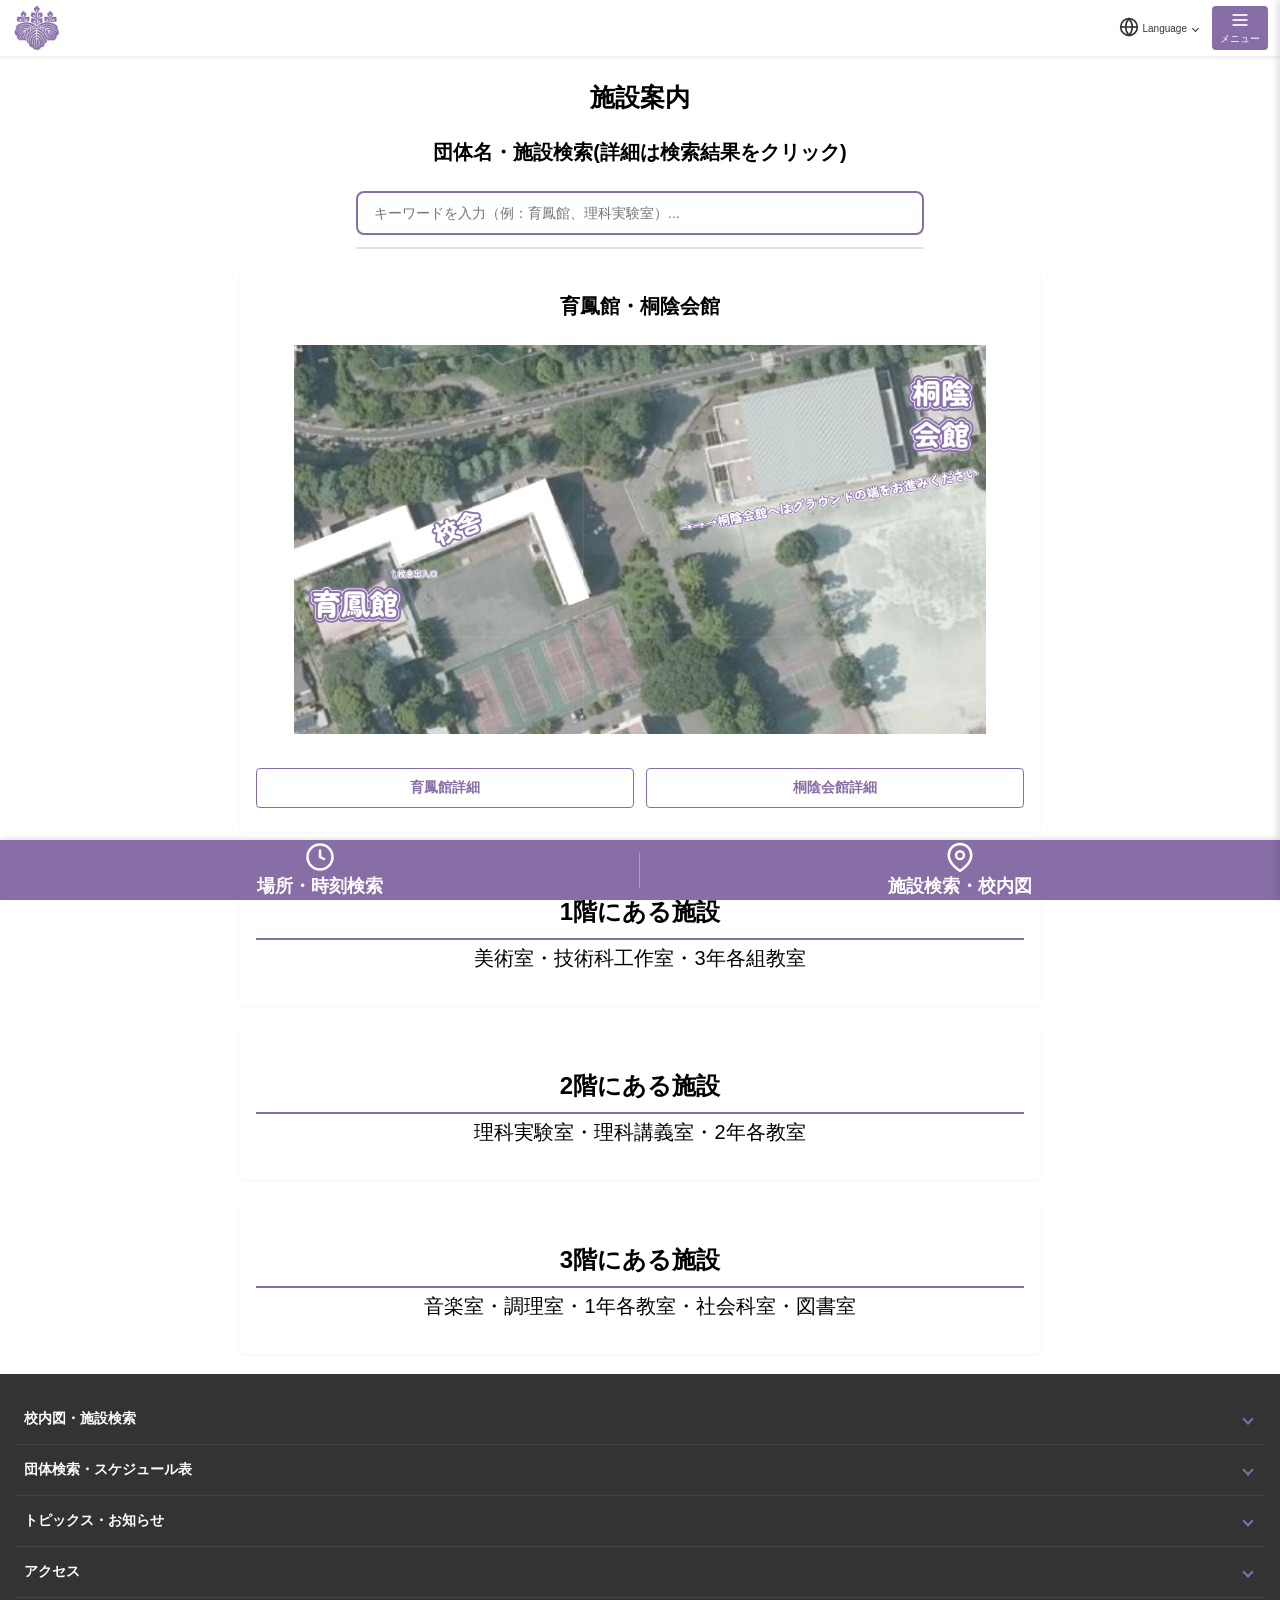
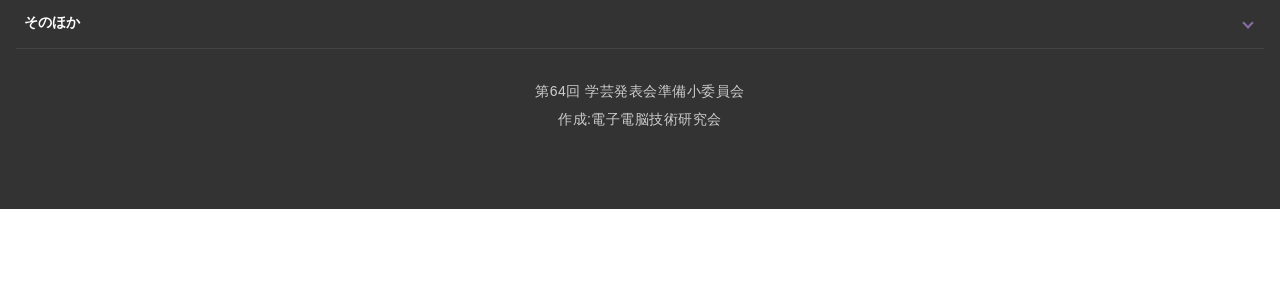
==== facility/index.html @ 23e03650 "初回コミット" ====
<!DOCTYPE html>
<html lang="ja">
<head>
  <meta charset="UTF-8">
  <meta name="viewport" content="width=device-width, initial-scale=1.0">
  <title>第64回 学芸発表会</title>
  <link rel="stylesheet" href="style.css">
  <link rel="icon" href="icon_Nobackground.png">
</head>
<body>
  <header class="top-bar">
    <div class="header-logo">
      <a href="#">
        <img src="icon_Nobackground.png" alt="ロゴ" class="logo-img">
      </a>
    </div>
<div class="header-nav">    
<div class="header-item lang-dropdown">
    <button type="button" class="lang-btn" id="lang-btn">
      <svg class="header-icon" viewBox="0 0 24 24" fill="none" stroke="currentColor" stroke-width="2">
        <circle cx="12" cy="12" r="10"></circle>
        <line x1="2" y1="12" x2="22" y2="12"></line>
        <path d="M12 2a15.3 15.3 0 0 1 4 10 15.3 15.3 0 0 1-4 10 15.3 15.3 0 0 1-4-10 15.3 15.3 0 0 1 4-10z"></path>
      </svg>
      <span>Language</span>
      <span class="arrow-icon"></span>
    </button>

    <!-- 言語ページの外部リンク（メニュー） -->
    <ul class="lang-menu">
      <li><a href="index.html" class="active">日本語</a></li>
      <li><a href="index-en.html">English</a></li>
      <li><a href="index-zh.html">中文（簡体字）</a></li>
      <li><a href="index-tw.html">中文（繁体字）</a></li>
      <li><a href="index-ko.html">한국어</a></li>
    </ul>
  </div>

      <button class="header-item menu-btn" id="menuBtn">
        <svg class="header-icon" viewBox="0 0 24 24" fill="none" stroke="currentColor" stroke-width="2">
          <line x1="3" y1="6" x2="21" y2="6"></line>
          <line x1="3" y1="12" x2="21" y2="12"></line>
          <line x1="3" y1="18" x2="21" y2="18"></line>
        </svg>
        <span>メニュー</span>
      </button>
    </div>
  </header>
  <div class="menu-overlay" id="menuOverlay"></div>

  <nav class="drawer-menu" id="drawerMenu">
    <div class="drawer-header">
      <span>メニュー</span>
      <button class="close-btn" id="closeBtn">&times;</button>
    </div>
    <ul class="drawer-list">
      <li><a href="#">ホーム</a></li>
      <li><a href="#">校内図</a></li>
      <li><a href="#">施設案内</a></li>
      <li><a href="#">団体・スケジュール検索</a></li>
      <li><a href="#">トピックス・お知らせ</a></li>
      <li><a href="#">アクセス</a></li>
      <li><a href="#">皆様へのお願い</a></li>
      <li><a href="#">お問い合わせ</a></li>
      <li><a href="#">作成:電子電脳技術研究会</a></li>
    </ul>
  </nav>
<div class="schedulenoticea">施設案内</div>
<div class="schedulenoticeb">団体名・施設検索(詳細は検索結果をクリック)</div>
<div class="search-container">
  <input type="text" id="search-input" class="search-input" placeholder="キーワードを入力（例：育鳳館、理科実験室）...">
  
  <!-- 検索結果がここに動的生成されます -->
  <ul id="search-results" class="search-list"></ul>
  <p id="no-results" class="no-results" style="display: none;">該当する項目が見つかりません</p>
</div>

<!-- 外部データと検索処理スクリプトを読み込み -->
  <main class="content">
<div class="card fade-in-target">
  <p class="schedule">育鳳館・桐陰会館</p>
  <img class="schedulepicture" src="育鳳館_桐陰会館案内写真.png">
    <div class="card-buttons">
      <a href="#" class="btn-outline2">育鳳館詳細</a>
      <a href="#" class="btn-outline2">桐陰会館詳細</a>
    </div>
</div>
        <div class="card">
          <h2 class="topics">1階にある施設</h2>
          <hr class="sikiri">
          <a class="topicevery">美術室・技術科工作室・3年各組教室</a>
        </div>
        <div class="card">
          <h2 class="topics">2階にある施設</h2>
          <hr class="sikiri">
          <a class="topicevery">理科実験室・理科講義室・2年各教室</a>
        </div>
        <div class="card">
          <h2 class="topics">3階にある施設</h2>
          <hr class="sikiri">
          <a class="topicevery">音楽室・調理室・1年各教室・社会科室・図書室</a>
        </div>
  <footer class="site-footer">
    
    <!-- ★ ここから追加：フッターアコーディオン -->
    <div class="footer-accordion">
      
      <!-- メニュー項目 1 -->
      <div class="accordion-item">
        <button class="accordion-btn">
          <span>校内図・施設検索</span>
          <span class="arrow"></span>
        </button>
        <div class="accordion-content">
          <ul>
            <li><a href="#">校内施設検索</a></li>
            <li><a href="#">構内図</a></li>
            <li><a href="#">迷ったら</a></li>
          </ul>
        </div>
      </div>

      <!-- メニュー項目 2 -->
      <div class="accordion-item">
        <button class="accordion-btn">
          <span>団体検索・スケジュール表</span>
          <span class="arrow"></span>
        </button>
        <div class="accordion-content">
          <ul>
            <li><a href="#">団体を探す</a></li>
            <li><a href="#">スケジュール表・スケジュール検索</a></li>
            <li><a href="#">おすすめの団体を探す</a></li>
          </ul>
        </div>
      </div>

      <!-- メニュー項目 3 -->
      <div class="accordion-item">
        <button class="accordion-btn">
          <span>トピックス・お知らせ</span>
          <span class="arrow"></span>
        </button>
        <div class="accordion-content">
          <ul>
            <li><a href="#">外来の皆様へのお願い</a></li>
            <li><a href="#">皆様へのお知らせ</a></li>
            <li><a href="#">在校生向け</a></li>
          </ul>
        </div>
      </div>

      <!-- メニュー項目 4 -->
      <div class="accordion-item">
        <button class="accordion-btn">
          <span>アクセス</span>
          <span class="arrow"></span>
        </button>
        <div class="accordion-content">
          <ul>
            <li><a href="#">地下鉄(東京メトロ)ご利用の皆様</a></li>
            <li><a href="#">バス、そのほか徒歩などご利用の皆様</a></li>
          </ul>
        </div>
      </div>

      <!-- メニュー項目 5 -->
      <div class="accordion-item">
        <button class="accordion-btn">
          <span>そのほか</span>
          <span class="arrow"></span>
        </button>
        <div class="accordion-content">
          <ul>
            <li><a href="#">本校について</a></li>
            <li><a href="#">そのほかご案内</a></li>
          </ul>
        </div>
      </div>
    </div>

    <!-- 既存のクレジット表記 -->
    <div class="footer-inner">
      <p class="copyright">第64回 学芸発表会準備小委員会</p>
    </div>
    <div class="footer-inner">
      <a href="#"class="copyright">作成:電子電脳技術研究会</a>
    </div>

  </footer>

  <nav class="bottom-nav">
    <a href="#" class="bottom-nav-item">
      <svg class="nav-icon" viewBox="0 0 24 24" fill="none" stroke="currentColor" stroke-width="2">
        <circle cx="12" cy="12" r="10"></circle>
        <polyline points="12 6 12 12 16 14"></polyline>
      </svg>
      <span>場所・時刻検索</span>
    </a>

    <a href="#" class="bottom-nav-item">
            <svg class="nav-icon" viewBox="0 0 24 24" fill="none" stroke="currentColor" stroke-width="2" stroke-linecap="round" stroke-linejoin="round">
  <path d="M21 10.5c0 7.35-9 12.6-9 12.6s-9-5.25-9-12.6a9 9 0 0 1 18 0z"></path>
  <circle cx="12" cy="10.5" r="3.15"></circle>
</svg>
      <span>施設検索・校内図</span>
    </a>
  </nav>
<script src="data.js"></script>
<script src="search-data.js"></script>
</body>
</html>
---- facility/style.css ----
/* リセット・共通設定 */
* {
  box-sizing: border-box;
  margin: 0;
  padding: 0;
}
.p{
  margin: 0;
}

.schedulenotice{
  font-family: sans-serif;
  font-weight: bold;
  font-size: 20px;
  margin-bottom: 25px;
  text-align: center;
}

.schedulenoticea{
  font-family: sans-serif;
  font-weight: bold;
  font-size: 25px;
  margin-bottom: 25px;
  text-align: center;
  margin-top: 25px; 
}
.schedulenoticeb{
  font-family: sans-serif;
  font-weight: bold;
  font-size: 20px;
  margin-bottom: 25px;
  text-align: center;
  margin-top: 25px; 
}

body {
  font-family: sans-serif;
  /* フッター固定分、コンテンツ領域の下部に余白を確保 */
  padding-bottom: 80px;
  padding-top: 56px 
}

.top-bar {
  position: fixed;
  top: 0;
  left: 0;
  width: 100%;
  height: 56px;
  background-color: #ffffff;
  display: flex;
  align-items: center;
  justify-content: space-between;
  padding: 0 12px;
  box-shadow: 0 1px 4px rgba(0, 0, 0, 0.1);
  z-index: 1000;
}

/* ロゴエリア */
.header-logo a {
  display: flex;
  align-items: center;
}

.logo-img {
  height: 50px;      /* ヘッダーの高さ(56px)に合わせて高さを調整 */
  width: auto;       /* 横幅は自動計算で比率を維持 */
  display: block;
  object-fit: contain;
}

/* 右側ナビゲーションエリア */
.header-nav {
  display: flex;
  align-items: center;
  gap: 8px;
}

.header-item {
  display: flex;
  flex-direction: column;
  align-items: center;
  justify-content: center;
  text-decoration: none;
  background: none;
  border: none;
  color: #333333;
  font-size: 10px;
  cursor: pointer;
  padding: 4px 6px;
}

/* メニューボタン（赤背景にする場合） */
.menu-btn {
  background-color: #876ea7;
  color: #ffffff;
  border-radius: 4px;
  padding: 4px 8px;
}

.header-icon {
  width: 20px;
  height: 20px;
  margin-bottom: 2px;
}
/* -----------------------------------
 * 下部固定ナビゲーションのスタイル
 * ----------------------------------- */
.bottom-nav {
  position: fixed;
  bottom: 0;
  left: 0;
  width: 100%;
  height: 60px;
  display: flex;
  background-color: #876ea7; /* メインカラー（必要に応じて変更してください） */
  z-index: 1000;
  box-shadow: 0 -2px 5px rgba(0, 0, 0, 0.1);
  
  /* iPhoneのホームバー（Safe Area）対策 */
  padding-bottom: env(safe-area-inset-bottom);
  margin: 0;
}

.bottom-nav-item {
  flex: 1; /* 2つのボタンを等幅（50%ずつ）に設定 */
  display: flex;
  flex-direction: column;
  align-items: center;
  justify-content: center;
  color: #ffffff;
  text-decoration: none;
  font-size: 18px;
  font-weight: bold;
  position: relative;
  transition: background-color 0.2s ease;
}

/* ボタン同士の区切り線（右側に配置） */
.bottom-nav-item:not(:last-child)::after {
  content: "";
  position: absolute;
  right: 0;
  top: 20%;
  height: 60%;
  width: 1px;
  background-color: rgba(255, 255, 255, 0.3);
}

/* タップ時のフィードバック効果 */
.bottom-nav-item:active {
  background-color: rgba(0, 0, 0, 0.15);
}

/* アイコンサイズ設定 */
.nav-icon {
  width: 30px;
  height: 30px;
  margin-bottom: 2px;
}

.slideshow-container {
  position: relative;
  max-width: 800px;
  overflow: hidden;
  margin: auto;
  margin-bottom: 0px;
}

.slide {
  display: none;
  width: 100%;
}

.slide img {
  width: 100%;
  height: auto;
  display: block;
}

.fade {
  animation: fadeEffect 0.8s ease-in-out;
}

@keyframes fadeEffect {
  from { opacity: 0.4; }
  to { opacity: 1; }
}

/* 左右ボタン */
.prev, .next {
  cursor: pointer;
  position: absolute;
  top: 50%;
  transform: translateY(-50%);
  width: auto;
  padding: 12px 16px;
  color: #fff;
  font-weight: bold;
  font-size: 18px;
  user-select: none;
  background-color: rgba(0, 0, 0, 0.4);
  transition: background-color 0.3s;
  z-index: 10;
}

.next {
  right: 0;
  border-radius: 3px 0 0 3px;
}

.prev {
  left: 0;
  border-radius: 0 3px 3px 0;
}

.prev:hover, .next:hover {
  background-color: rgba(0, 0, 0, 0.8);
}

/* ドットインジケーター設定 */
.dots-container {
  position: absolute;
  bottom: 12px;
  left: 50%;
  transform: translateX(-50%);
  display: flex;
  gap: 8px;
  z-index: 10;
}

.dot {
  cursor: pointer;
  height: 10px;
  width: 10px;
  background-color: rgba(255, 255, 255, 0.5);
  border-radius: 50%;
  display: inline-block;
  transition: background-color 0.3s ease;
}

.dot.active, .dot:hover {
  background-color: #ffffff;
}
/* -----------------------------------
 * 背景色とメインセクション
 * ----------------------------------- */
.main-section {
  background-color: #f5f4ed; /* 画像のような薄いベージュ背景 */
  padding: 30px 16px;       /* 上下左右の余白 */
  min-height: 100vh;
}

/* カテゴリヘッダー（丸アイコン＋タイトル） */
.category-header {
  text-align: center;
  margin-bottom: 20px;
}

.icon-circle {
  width: 50px;
  height: 50px;
  background-color: #876ea7; /* アイコンの赤背景 */
  border-radius: 50%;
  display: flex;
  align-items: center;
  justify-content: center;
  margin: 0 auto 10px;
  color: #ffffff;
}

.icon-circle svg {
  width: 28px;
  height: 28px;
  stroke: #ffffff;
}

.category-title {
  font-size: 16px;
  font-weight: bold;
  color: #333333;
}

/* -----------------------------------
 * 白いカードスタイル
 * ----------------------------------- */
.card {
  background-color: #ffffff;
  border-radius: 4px;
  padding: 24px 16px;
  max-width: 800px;
  margin: 0 auto 20px; /* 中央寄せ＆下のカードとの余白 */
  box-shadow: 0 1px 3px rgba(0, 0, 0, 0.05); /* かすかな影 */
  text-align: center;
}

.card-icon svg {
  width: 48px;
  height: 48px;
  margin-bottom: 8px;
}

.card-title {
  font-size: 16px;
  font-weight: bold;
  color: #333333;
  margin-bottom: 20px;
}

/* ボタン配置（横並び） */
.card-buttons {
  display: flex;
  gap: 12px;
  justify-content: center;
}

/* 赤枠のボタン */
.btn-outline {
  flex: 1;
  display: block;
  padding: 10px 0;
  border: 1px solid #876ea7;
  border-radius: 4px;
  color: #876ea7;
  text-decoration: none;
  font-size: 14px;
  font-weight: bold;
  background-color: #ffffff;
  transition: all 0.2s ease;
}

.btn-outline:active {
  background-color: #876ea7;
  color: #ffffff;
}
p{
  margin-bottom: 10px;
}
.topics{
  margin-top: 20px;
  margin-bottom: 10px;
  text-align: center;
}
/*トピックスの下の線*/
.sikiri{
  border: none;
  border-bottom: 2px solid #876ea7;
  margin: 5px 0 5px 0;
/*トピックスのニュース間の線*/
}
.partition{
  border: none;
  margin-top: 3px;
  margin-bottom: 3px;
  border-bottom: 1px solid #d8d7d7;
}
.card_nonecenter {
  background-color: #ffffff;
  border-radius: 4px;
  padding: 24px 16px;
  max-width: 800px;
  margin: 0 auto 20px; /* 中央寄せ＆下のカードとの余白 */
  box-shadow: 0 1px 3px rgba(0, 0, 0, 0.05); /* かすかな影 */
  text-align: center;
}
.topicp{
  font-size: 17px;
  text-align: left;
  justify-content: left;
  margin-left: 20px;
}
.topicpq{
  font-size: 17px;
  text-align: left;
  justify-content: left;
  margin-left: 20px;
  margin-bottom: 10px;
  font-weight: 500;
}.topicevery{
  justify-content: left;
  margin-bottom: 10px;;
  font-weight: 500;
  font-size: 20px;
}
a{
  display: block;
}
/* --- スクロールで表示させる要素の初期状態 --- */
.fade-in-target {
  opacity: 0;                   /* 最初は透明 */
  transform: translateY(30px);   /* ちょっと下に落としておく */
  transition: opacity 0.6s ease, transform 0.6s ease; /* 浮き上がる速度 */
}

.fade-in-target_murasaki {
  opacity: 0;                   /* 最初は透明 */
  transform: translateY(30px);   /* ちょっと下に落としておく */
  transition: opacity 0.6s ease, transform 0.6s ease; /* 浮き上がる速度 */
  background-color: #876ea7;
}

/* --- 画面に入った時にJSで付与するクラス --- */
.fade-in-target.is-show {
  opacity: 1;                   /* くっきり表示 */
  transform: translateY(0);      /* 元の位置に戻る */
}
body{
  padding-bottom:80px
  padding-top 56px;
}
.site-footer {
  background-color: #333333; /* ダークグレー背景（メインカラーに合わせて変更OK） */
  color: #ffffff;
  padding-top: 20px;
  padding-left: 16px;
  padding-right: 16px;
  padding-bottom: calc(80px + env(safe-area-inset-bottom));
  text-align: center;
  margin:0;
}

.copyright {
  margin: 0;
  font-size: 14px;
  color: #cccccc;
  letter-spacing: 0.5px;
  text-decoration: none;
}

.copyright2 {
  font-size: 15px;
  color: #cccccc;
  letter-spacing: 0.5px;
}
/* -----------------------------------
 * フッターアコーディオンのスタイル
 * ----------------------------------- */
.footer-accordion {
  width: 100%;
  margin-bottom: 24px;
  text-align: left;
}

.accordion-item {
  border-bottom: 1px solid #444444; /* 画像のような区切り線 */
}

/* ボタン部分 */
.accordion-btn {
  width: 100%;
  padding: 16px 8px;
  background: none;
  border: none;
  color: #ffffff;
  font-size: 14px;
  font-weight: bold;
  display: flex;
  justify-content: space-between;
  align-items: center;
  cursor: pointer;
}

/* 右側の赤矢印（∨） */
.accordion-btn .arrow {
  width: 8px;
  height: 8px;
  border-right: 2px solid #876ea7; /* 赤い矢印 */
  border-bottom: 2px solid #876ea7;
  transform: rotate(45deg);
  transition: transform 0.3s ease;
  margin-right: 4px;
}

/* アコーディオンが開いた時（矢印が上を向く） */
.accordion-item.is-open .arrow {
  transform: rotate(-135deg);
}

/* 開閉の中身（初期状態は非表示） */
.accordion-content {
  max-height: 0;
  overflow: hidden;
  transition: max-height 0.3s ease;
  background-color: #2a2a2a; /* 開いた時の少し濃い背景 */
}

.accordion-content ul {
  list-style: none;
  padding: 12px 16px;
}

.accordion-content li a {
  display: block;
  padding: 8px 0;
  color: #cccccc;
  text-decoration: none;
  font-size: 13px;
}

/* --- 開閉する中身のエリア --- */
.accordion-content {
  max-height: 0;
  overflow: hidden;
  transition: max-height 0.3s ease;
  background-color: #555555; /* 画像通りの少し明るいグレー背景 */
}

.accordion-content ul {
  list-style: none;
  padding: 0;
  margin: 0;
}

/* 各リスト項目の枠線 */
.accordion-content li {
  border-bottom: 1px solid #666666; /* 項目ごとの薄い区切り線 */
}

.accordion-content li:last-child {
  border-bottom: none; /* 一番下の線は消す */
}

/* リンクテキストと「>」アイコン */
.accordion-content li a {
  display: flex;
  align-items: center;
  padding: 14px 16px;
  color: #ffffff;
  text-decoration: none;
  font-size: 13px;
  font-weight: bold;
}

/* 左側の「>」矢印マーク */
.accordion-content li a::before {
  content: "";
  display: inline-block;
  width: 6px;
  height: 6px;
  border-right: 2px solid #ffffff;
  border-bottom: 2px solid #ffffff;
  transform: rotate(-45deg); /* 右向きの > に回転 */
  margin-right: 12px;
  flex-shrink: 0;
}

/* タップ時の背景色変化 */
.accordion-content li a:active {
  background-color: #444444;
}

/* クレジットとの間の位置調整 */
.footer-inner {
  padding-top: 10px;
}

/* -----------------------------------
 * ヘッダー言語切り替えドロップダウン
 * ----------------------------------- */
.lang-dropdown {
  position: relative;
  display: inline-block;
}

/* ボタン部分（元のaタグっぽく見せるスタイル） */
.lang-btn {
  background: none;
  border: none;
  padding: 0;
  color: inherit;
  font: inherit;
  cursor: pointer;
  display: flex;
  align-items: center;
  gap: 4px;
}

/* 小さな下矢印（∨）を追加 */
.lang-btn .arrow-icon {
  width: 5px;
  height: 5px;
  border-right: 1.5px solid currentColor;
  border-bottom: 1.5px solid currentColor;
  transform: rotate(45deg);
  margin-left: 2px;
  transition: transform 0.2s ease;
}

/* メニューが開いた時に矢印を上に向ける */
.lang-dropdown.is-open .arrow-icon {
  transform: rotate(-135deg);
}

/* 下にふわっと出るメニュー枠 */
.lang-menu {
  display: none;
  position: absolute;
  top: 100%;
  right: 0;
  margin-top: 8px;
  background-color: #ffffff;
  border: 1px solid #e0e0e0;
  border-radius: 8px;
  box-shadow: 0 4px 12px rgba(0, 0, 0, 0.15);
  list-style: none;
  padding: 6px 0;
  min-width: 130px;
  z-index: 1000;
}

/* is-openクラスがついたら表示 */
.lang-dropdown.is-open .lang-menu {
  display: block;
}

/* メニュー内のリンク */
.lang-menu li a {
  display: block;
  padding: 8px 16px;
  color: #333333;
  text-decoration: none;
  font-size: 13px;
  white-space: nowrap;
}

.lang-menu li a:hover {
  background-color: #f5f4ed;
}

/* 現在開いている言語の強調 */
.lang-menu li a.active {
  font-weight: bold;
  color: #876ea7;
}

/* -----------------------------------
 * ハンバーガー（ドロワー）メニュー
 * ----------------------------------- */

/* 1. 背景の暗がり（初期状態は非表示） */
.menu-overlay {
  position: fixed;
  top: 0;
  left: 0;
  width: 100%;
  height: 100%;
  background-color: rgba(0, 0, 0, 0.5);
  z-index: 2000; /* ヘッダーより上 */
  opacity: 0;
  visibility: hidden;
  transition: all 0.3s ease;
}

/* 2. スライドメニュー本体（初期状態は画面右側に隠す） */
.drawer-menu {
  position: fixed;
  top: 0;
  right: -280px; /* 横幅分だけ右に移動させて隠す */
  width: 280px;
  height: 100%;
  background-color: #ffffff;
  z-index: 2001; /* オーバーレイより上 */
  transition: right 0.3s ease;
  box-shadow: -2px 0 8px rgba(0, 0, 0, 0.15);
  display: flex;
  flex-direction: column;
}

/* 3. メニューが開いた時のスタイル（JSでopenが付与される） */
.menu-overlay.is-open {
  opacity: 1;
  visibility: visible;
}

.drawer-menu.is-open {
  right: 0; /* 画面内にスライドイン */
}

/* メニュー内部のパーツ */
.drawer-header {
  display: flex;
  justify-content: space-between;
  align-items: center;
  padding: 16px;
  background-color: #876ea7; /* テーマカラー */
  color: #ffffff;
  font-weight: bold;
}

.close-btn {
  background: none;
  border: none;
  color: #ffffff;
  font-size: 28px;
  cursor: pointer;
  line-height: 1;
}

.drawer-list {
  list-style: none;
  padding: 0;
  margin: 0;
  overflow-y: auto; /* 長くなったらスクロール */
}

.drawer-list li a {
  display: block;
  padding: 16px 20px;
  color: #333333;
  text-decoration: none;
  border-bottom: 1px solid #eee;
  font-weight: bold;
  font-size: 14px;
}

.drawer-list li a:active {
  background-color: #f5f5f5;
}

.schedule{
  font-family: sans-serif;
  font-weight: bold;
  font-size: 20px;
  margin-bottom: 25px;
}

.schedulepicture{
  width: 90%;
  margin-bottom: 30px;
}

.btn-outline2 {
  flex: 1;
  display: block;
  padding: 10px 0;
  border: 1px solid #876ea7;
  border-radius: 4px;
  color: #876ea7;
  text-decoration: none;
  font-size: 14px;
  font-weight: bold;
  background-color: #ffffff;
  transition: all 0.2s ease;
  width: 80%;
}

.main-section2{
  background-color: #f5f4ed; /* 画像のような薄いベージュ背景 */
  padding: 30px 16px;       /* 上下左右の余白 */
  min-height: 100vh;
}

/* -----------------------------------
 * お知らせ・お願いごとバナー枠（シンプル版）
 * ----------------------------------- */
.info-banner {
  display: flex;
  align-items: center;
  background-color: #fff5f2;     /* 薄いピンク系背景 */
  border: 1px solid #f9aaa1;     /* 薄い赤系の枠線 */
  border-radius: 8px;            /* ★全体の角丸を残す */           /* 左の帯も角丸に合わせてカット */
  max-width: 800px;
  margin: 20px auto;
  box-shadow: 0 1px 3px rgba(0, 0, 0, 0.05);
  margin-top: 0px;
}

/* 左側の帯（濃いサーモンピンク） */


/* 「i」アイコン */

/* 中央テキスト */
.info-banner-text {
  flex: 1;
  padding: 14px 18px;
  font-size: 14px;
  font-weight: bold;
  color: #222222;
  line-height: 1.6;
}
.notice{
  color:#876ea7;
  font-weight: 600;
}
/* アイコンを中央寄せにする親枠 */
.card-icon {
  display: flex;
  justify-content: center;
  align-items: center;
  height: 40px;
  margin-bottom: 12px;
}

/* -----------------------------------
 * 1. スケジュール表（カレンダーアイコン）
 * ----------------------------------- */
.icon-calendar {
  width: 28px;
  height: 24px;
  border: 3px solid #876ea7;
  border-radius: 4px;
  position: relative;
  box-sizing: border-box;
}

/* カレンダー上部の横線（赤い帯） */
.icon-calendar::before {
  content: "";
  position: absolute;
  top: 3px;
  left: 0;
  width: 100%;
  height: 3px;
  background-color: #876ea7;
}


/* -----------------------------------
 * 2. 校内図（マップピンアイコン）
 * ----------------------------------- */
.icon-pin {
  width: 22px;
  height: 22px;
  border: 3px solid #876ea7;
  border-radius: 50% 50% 50% 0; /* 右下だけ角を残してしずく型に */
  transform: rotate(-45deg);    /* 45度回転させてピンの形にする */
  box-sizing: border-box;
  margin-top: -6px;            /* 位置の微調整 */
}


/* -----------------------------------
 * 3. よくある質問（FAQ / ?マークアイコン）
 * ----------------------------------- */
.icon-faq {
  width: 30px;
  height: 30px;
  border: 3px solid #876ea7;
  border-radius: 50%;           /* 丸囲み */
  color: #876ea7;
  font-weight: bold;
  font-size: 18px;
  display: flex;
  align-items: center;
  justify-content: center;
  box-sizing: border-box;
  line-height: 1;
}

/* -----------------------------------
 * 検索フォーム
 * ----------------------------------- */
.search-container {
  max-width: 600px;
  margin: 20px auto;
  padding: 0 16px;
}

/* 入力ボックス */
.search-input {
  width: 100%;
  padding: 12px 16px;
  font-size: 14px;
  border: 2px solid #876ea7;
  border-radius: 8px;
  outline: none;
  box-sizing: border-box;
  transition: border-color 0.2s ease;
}

.search-input:focus {
  border-color: #6b528d;
}

/* 検索結果リスト */
.search-list {
  list-style: none;
  padding: 0;
  margin: 12px 0 0 0;
  border: 1px solid #e0e0e0;
  border-radius: 8px;
  overflow: hidden;
}

.search-item {
  border-bottom: 1px solid #f0f0f0;
}

.search-item:last-child {
  border-bottom: none;
}

.search-item a {
  display: block;
  padding: 12px 16px;
  color: #333333;
  text-decoration: none;
  font-size: 14px;
  transition: background-color 0.2s ease;
}

.search-item a:hover {
  background-color: #f5f4ed;
}

/* 非表示用クラス */
.search-item.is-hidden {
  display: none;
}

/* 該当なしメッセージ */
.no-results {
  text-align: center;
  color: #888888;
  font-size: 13px;
  margin-top: 16px;
}
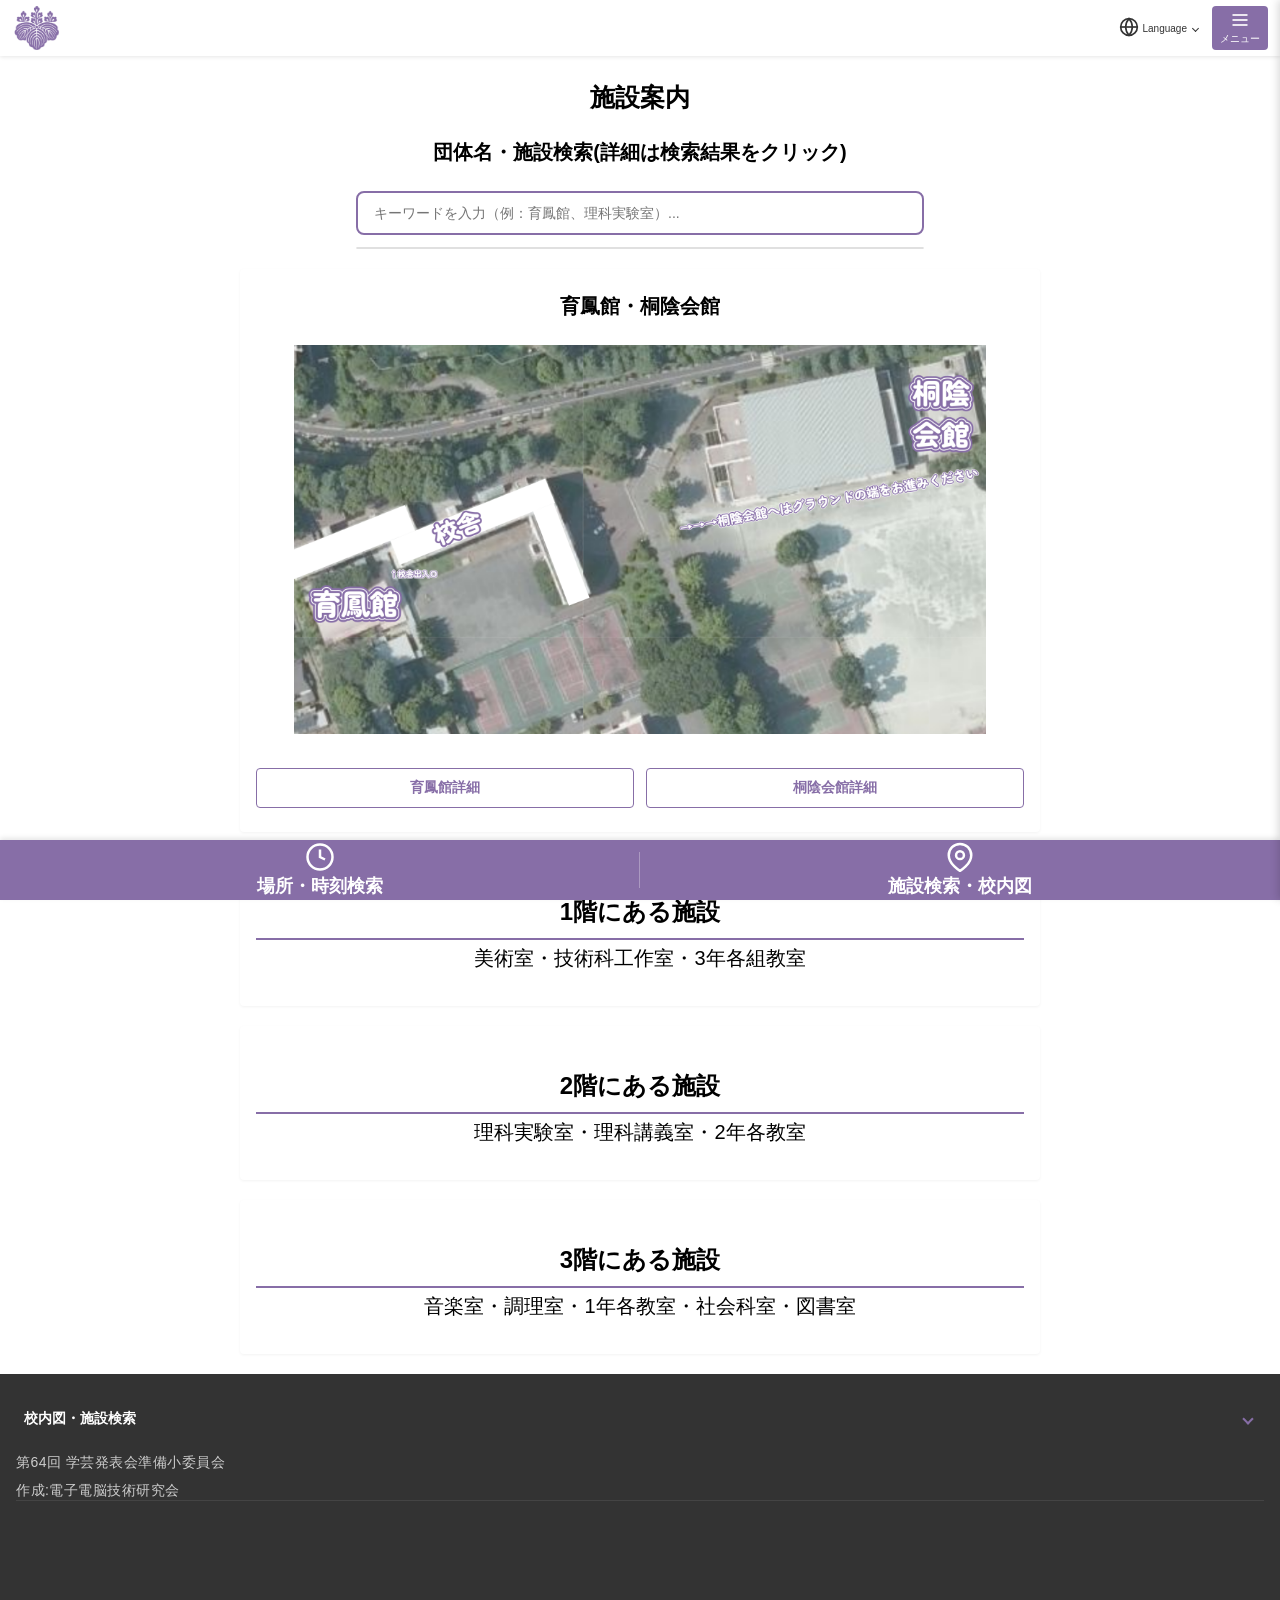
==== commit f3d3a4d6: "link_1" ====
--- a/facility/index.html
+++ b/facility/index.html
@@ -54,13 +54,12 @@
       <button class="close-btn" id="closeBtn">&times;</button>
     </div>
     <ul class="drawer-list">
-      <li><a href="#">ホーム</a></li>
-      <li><a href="#">校内図</a></li>
-      <li><a href="#">施設案内</a></li>
-      <li><a href="#">団体・スケジュール検索</a></li>
-      <li><a href="#">トピックス・お知らせ</a></li>
+      <li><a href="../index.html">ホーム</a></li>
+      <li><a href="../map/index.html">校内図</a></li>
+      <li><a href="../facility/index.html">施設案内</a></li>
+      <li><a href="../schedule/index.html">団体・スケジュール検索</a></li>
       <li><a href="#">アクセス</a></li>
-      <li><a href="#">皆様へのお願い</a></li>
+      <li><a href="../onegai/index.html">皆様へのお願い</a></li>
       <li><a href="#">お問い合わせ</a></li>
       <li><a href="#">作成:電子電脳技術研究会</a></li>
     </ul>
@@ -113,9 +112,9 @@
         </button>
         <div class="accordion-content">
           <ul>
-            <li><a href="#">校内施設検索</a></li>
-            <li><a href="#">構内図</a></li>
-            <li><a href="#">迷ったら</a></li>
+            <li><a href="#">校内施設検索・校内検索</a></li>
+            <!--<li><a href="#">構内図</a></li>
+            <li><a href="#">迷ったら</a></li>->
           </ul>
         </div>
       </div>
@@ -128,9 +127,9 @@
         </button>
         <div class="accordion-content">
           <ul>
-            <li><a href="#">団体を探す</a></li>
-            <li><a href="#">スケジュール表・スケジュール検索</a></li>
-            <li><a href="#">おすすめの団体を探す</a></li>
+            <li><a href="#">団体を探す・スケジュール検索</a></li>
+            <!--<li><a href="#">スケジュール表・スケジュール検索</a></li>
+            <li><a href="#">おすすめの団体を探す</a></li> -->
           </ul>
         </div>
       </div>
@@ -144,8 +143,8 @@
         <div class="accordion-content">
           <ul>
             <li><a href="#">外来の皆様へのお願い</a></li>
-            <li><a href="#">皆様へのお知らせ</a></li>
-            <li><a href="#">在校生向け</a></li>
+            <!--<li><a href="#">皆様へのお知らせ</a></li>
+            <li><a href="#">在校生向け</a></li>-->
           </ul>
         </div>
       </div>
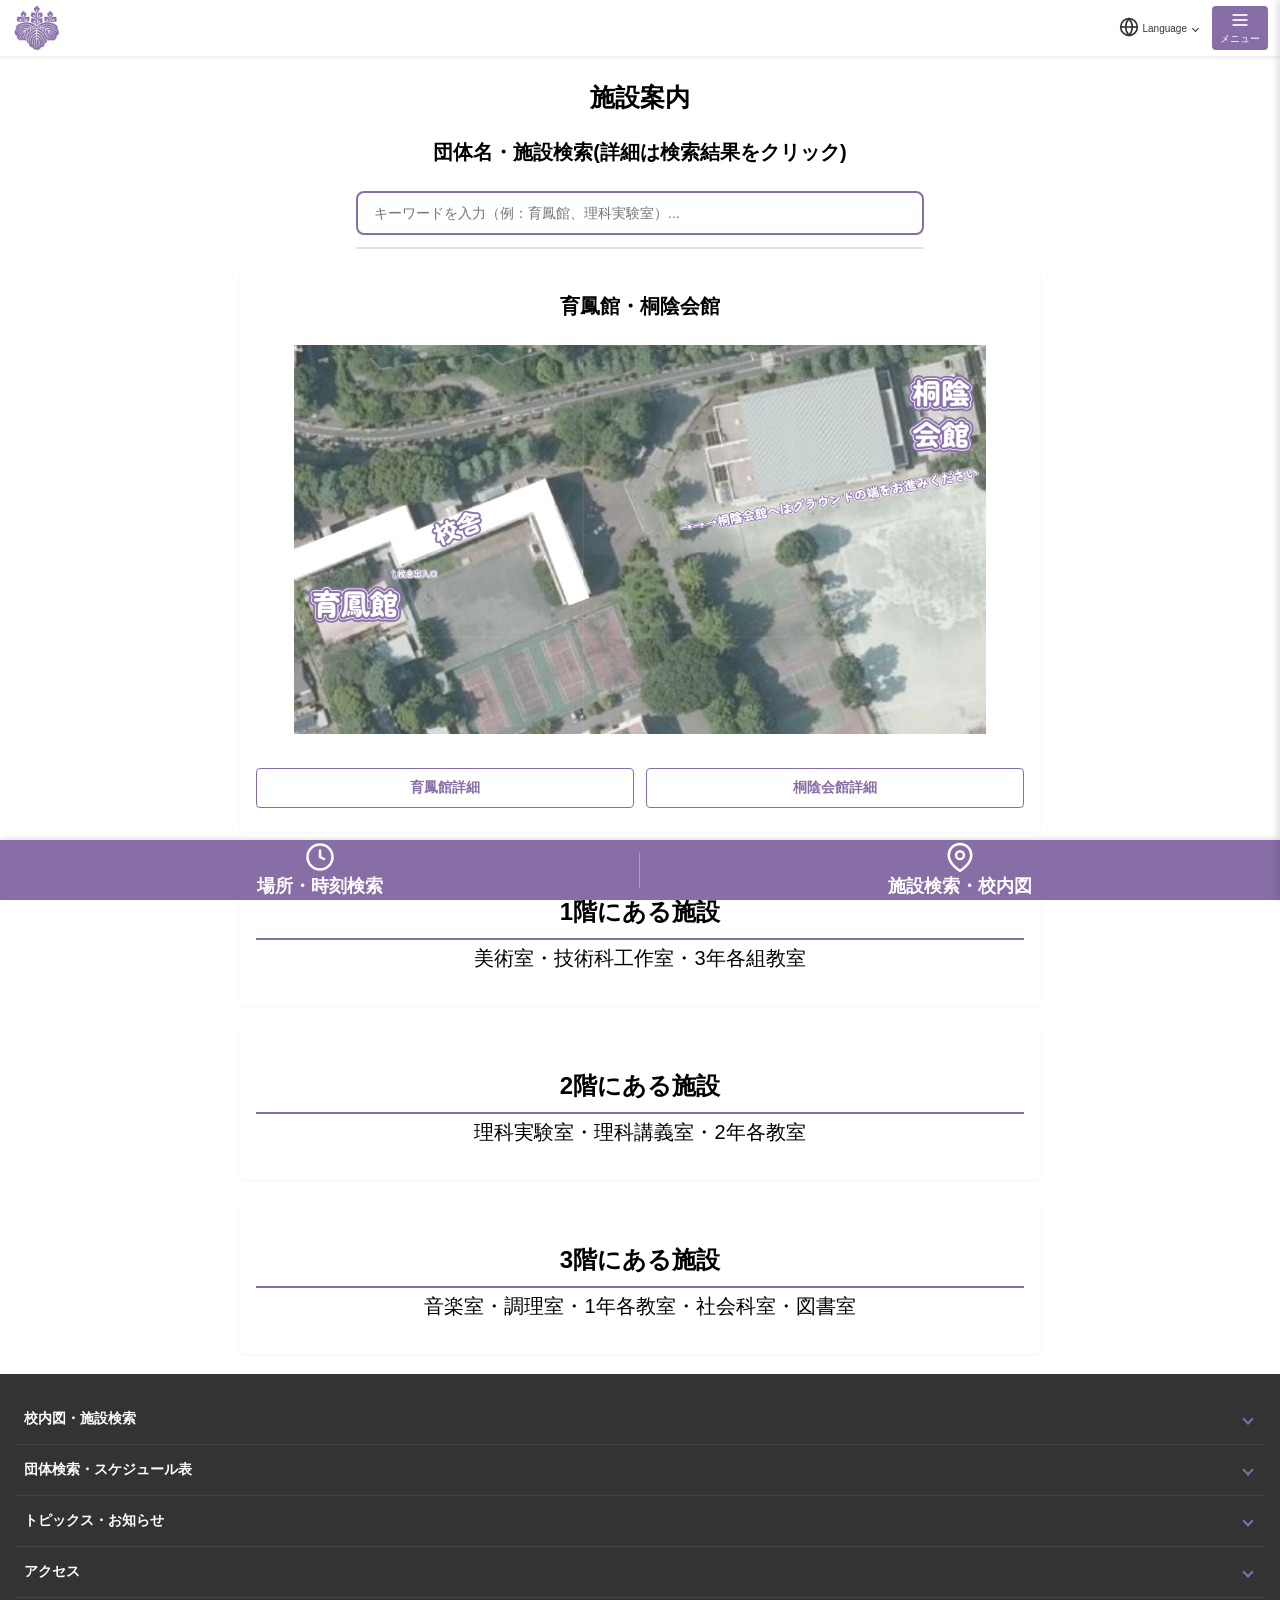
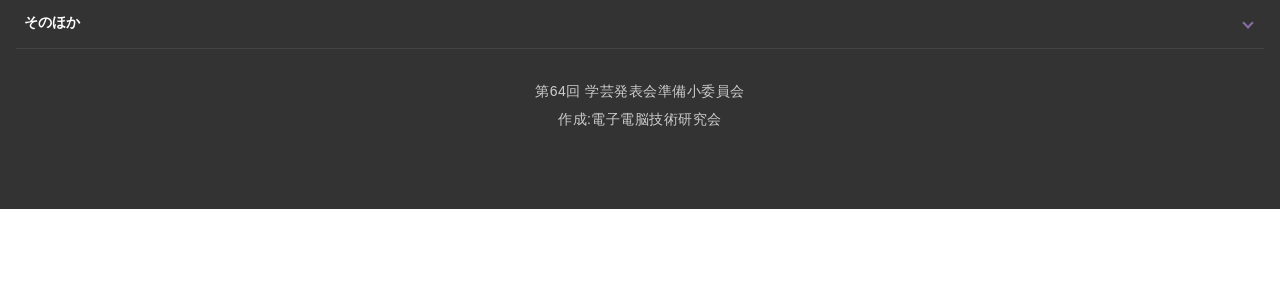
==== commit 39dd38aa: "link_1" ====
--- a/facility/index.html
+++ b/facility/index.html
@@ -114,7 +114,7 @@
           <ul>
             <li><a href="#">校内施設検索・校内検索</a></li>
             <!--<li><a href="#">構内図</a></li>
-            <li><a href="#">迷ったら</a></li>->
+            <li><a href="#">迷ったら</a></li>-->
           </ul>
         </div>
       </div>
